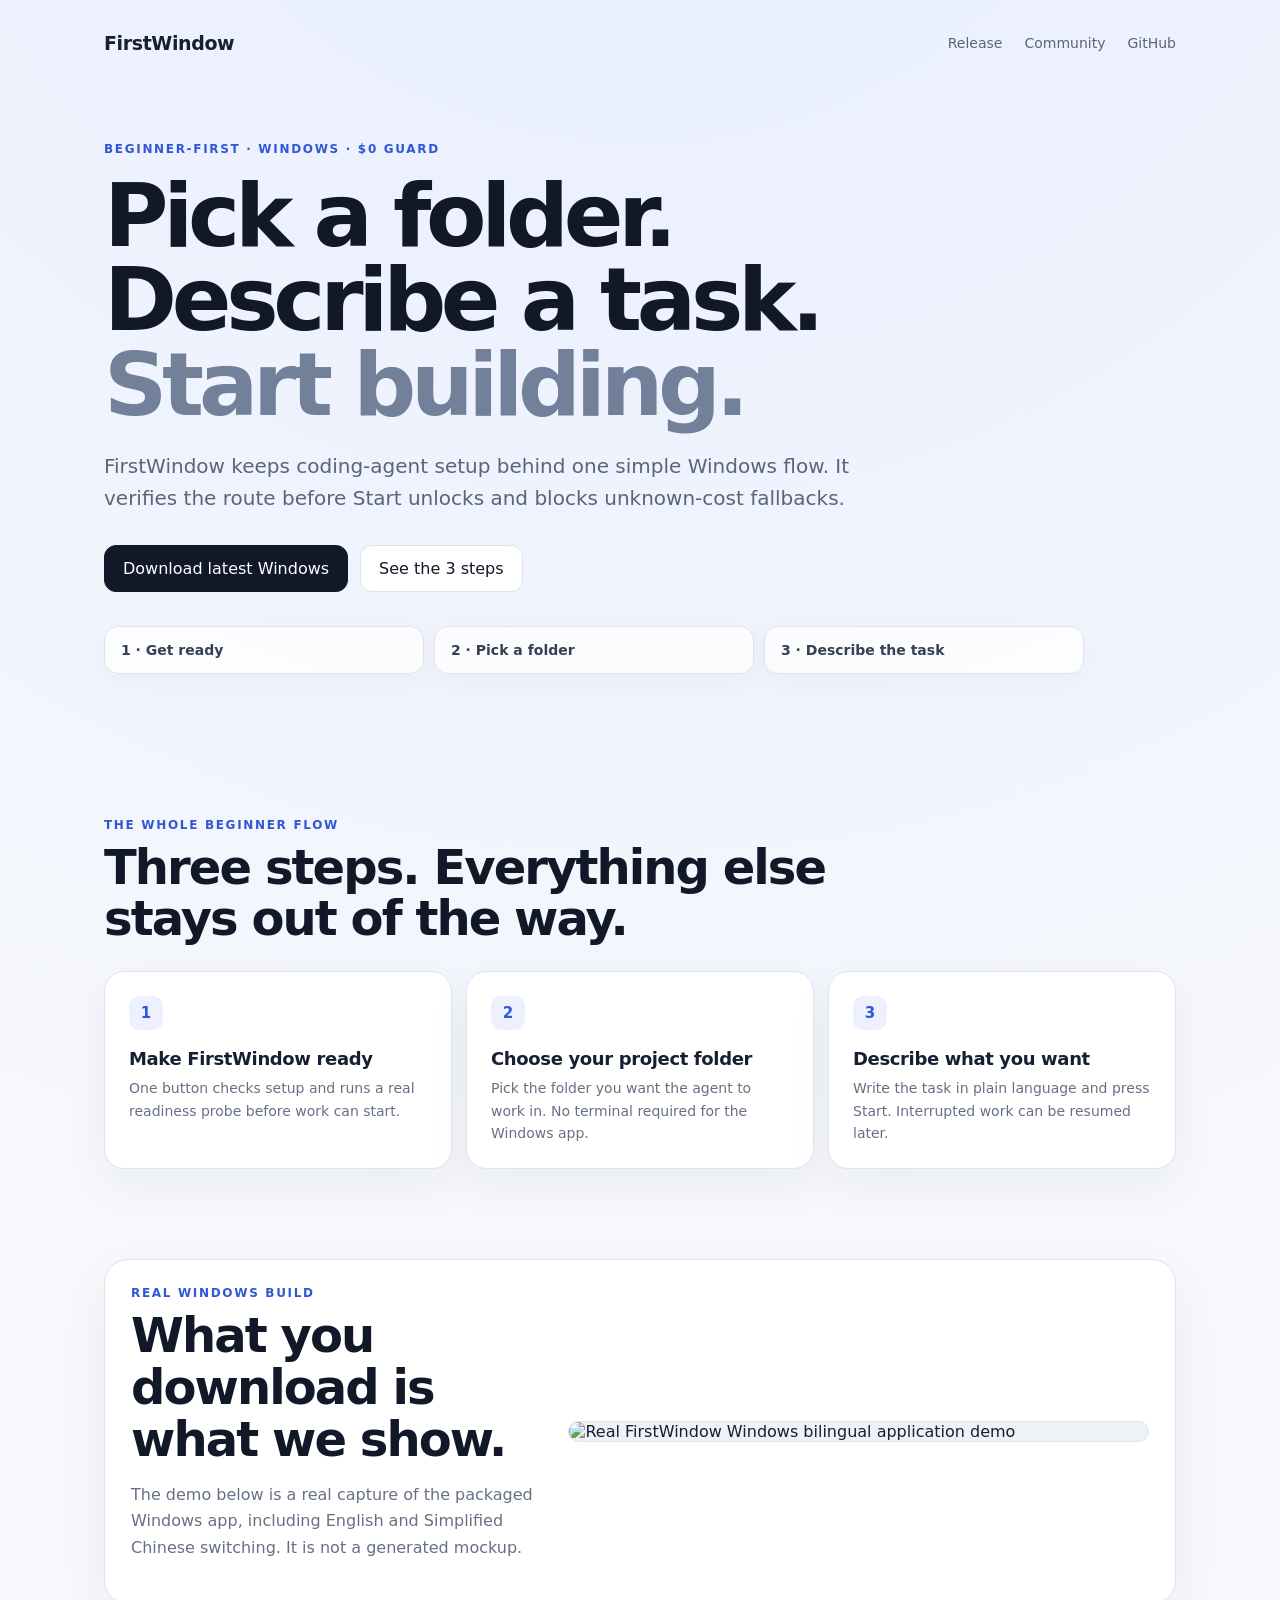
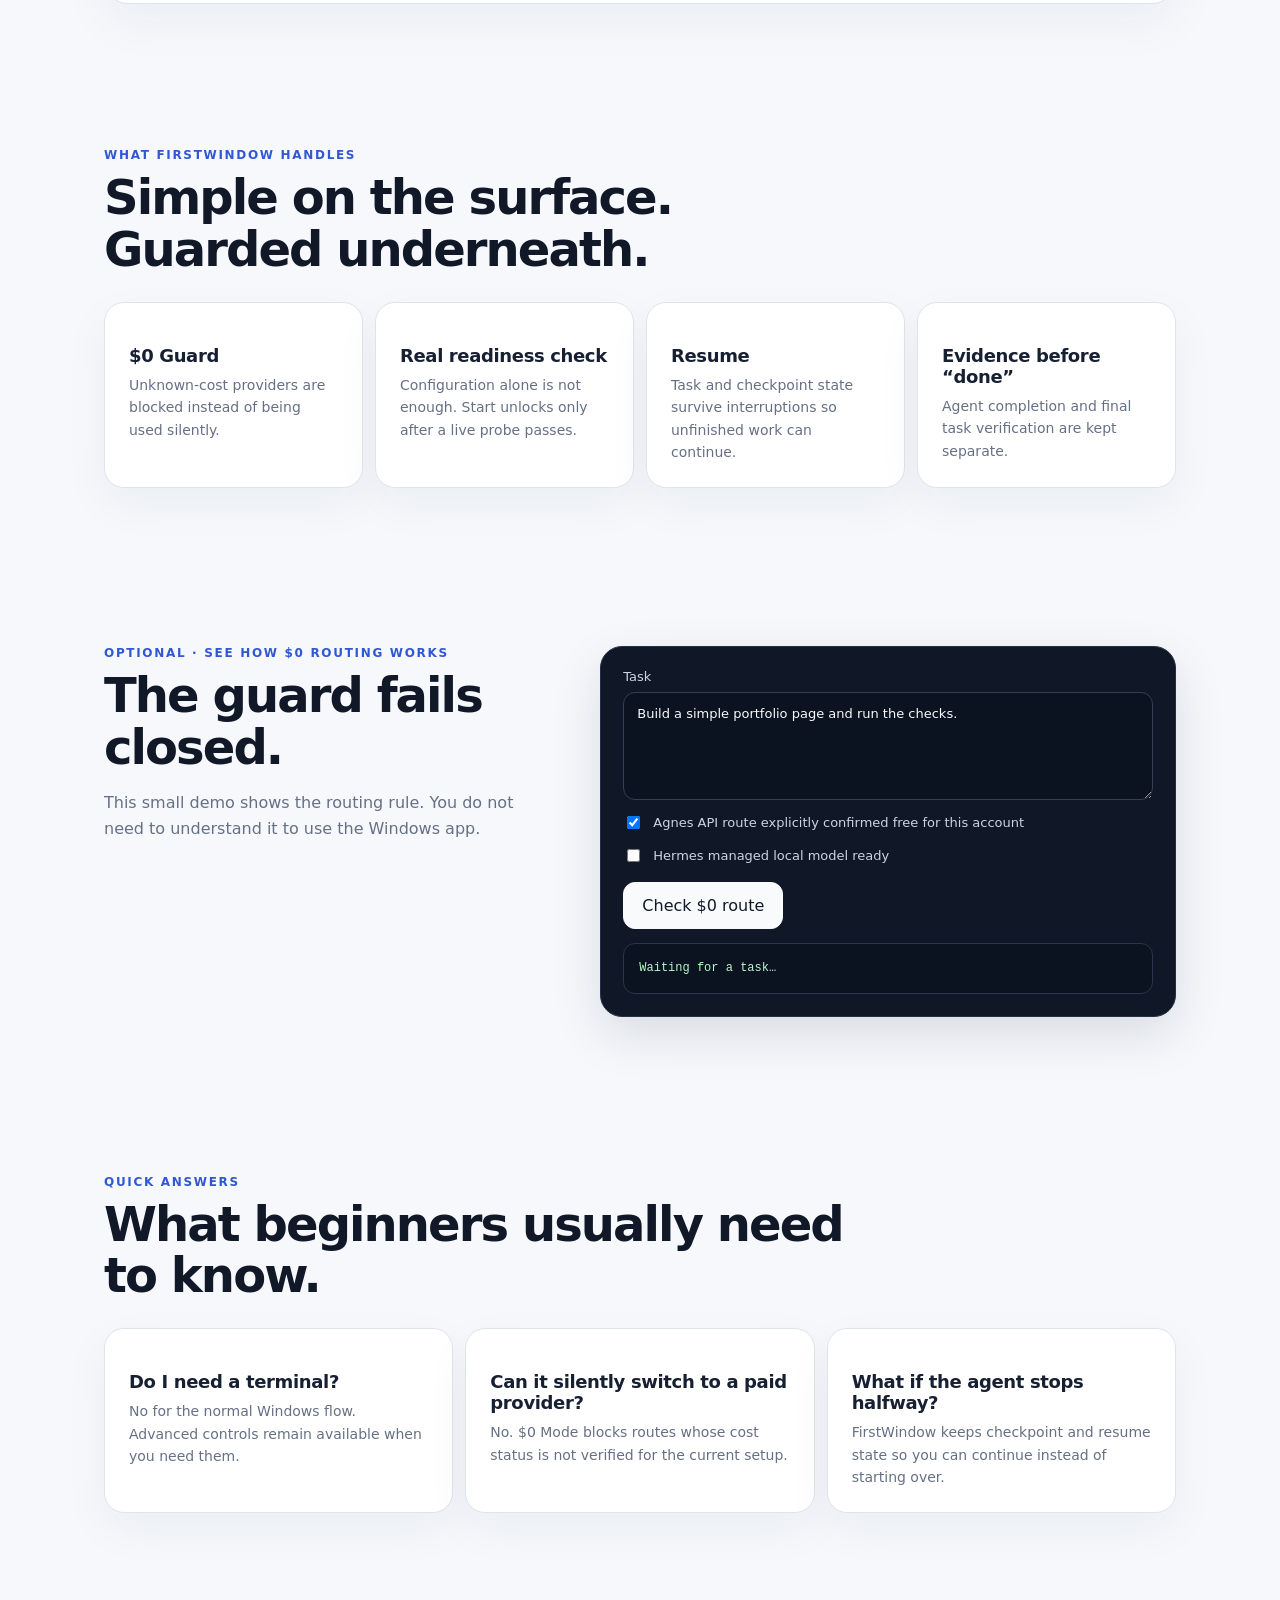
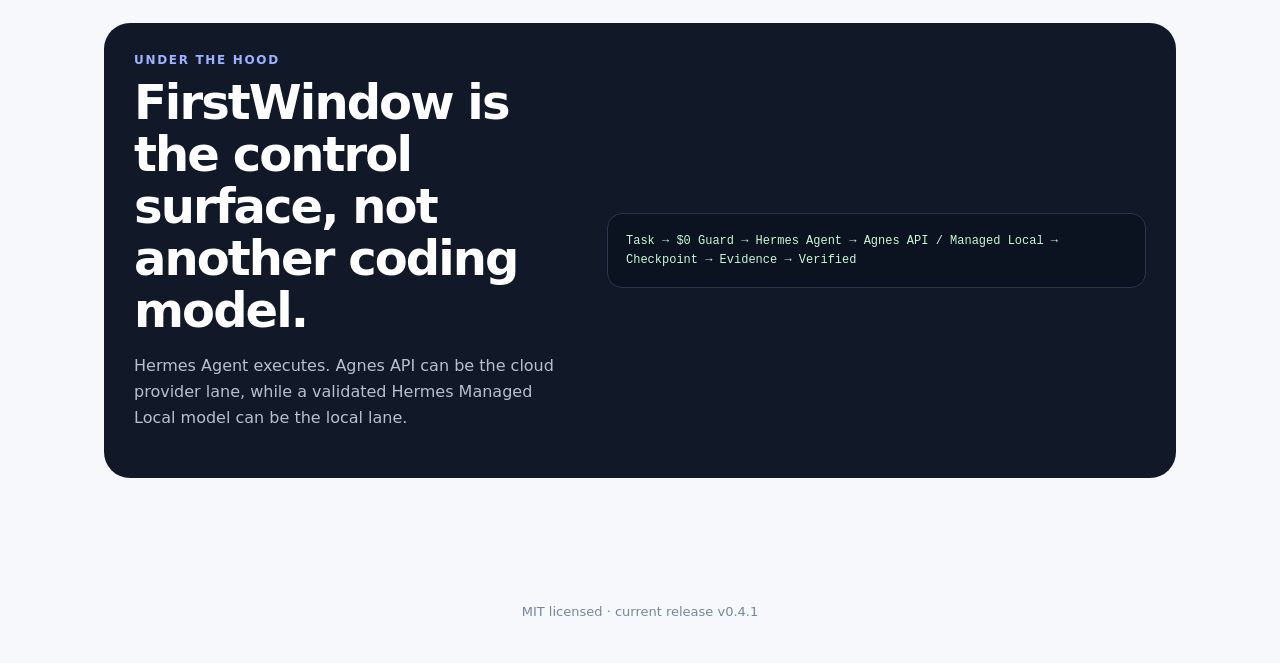
==== site/index.html @ 0c19f60c "Simplify FirstWindow beginner UX" ====
<!doctype html>
<html lang="en">
<head>
<meta charset="utf-8"><meta name="viewport" content="width=device-width,initial-scale=1">
<meta name="description" content="FirstWindow is a beginner-first Windows coding agent: get ready, pick a folder, describe the task, and start. Unknown-cost routes are blocked by default.">
<meta name="robots" content="index,follow">
<link rel="canonical" href="https://firstwindow-public.vercel.app/">
<meta property="og:type" content="website"><meta property="og:site_name" content="FirstWindow">
<meta property="og:title" content="FirstWindow — Your first coding agent for Windows">
<meta property="og:description" content="Three steps: get ready, pick a folder, describe the task. FirstWindow keeps the agent plumbing out of your way.">
<meta property="og:url" content="https://firstwindow-public.vercel.app/">
<meta property="og:image" content="https://raw.githubusercontent.com/wookzzz57-beep/first-window/main/docs/assets/firstwindow-startup.gif">
<meta property="og:image:alt" content="Real FirstWindow Windows app showing English and Simplified Chinese UI">
<meta name="twitter:card" content="summary_large_image"><meta name="twitter:title" content="FirstWindow — Your first coding agent for Windows">
<meta name="twitter:description" content="Three steps from setup to your first task, with a fail-closed $0 guard.">
<meta name="twitter:image" content="https://raw.githubusercontent.com/wookzzz57-beep/first-window/main/docs/assets/firstwindow-startup.gif">
<title>FirstWindow — Your first coding agent for Windows</title>
<script type="application/ld+json">
{"@context":"https://schema.org","@type":"SoftwareApplication","name":"FirstWindow","applicationCategory":"DeveloperApplication","operatingSystem":"Windows","softwareVersion":"0.4.1","url":"https://firstwindow-public.vercel.app/","downloadUrl":"https://github.com/wookzzz57-beep/first-window/releases/latest/download/FirstWindow-Windows-x64.exe","codeRepository":"https://github.com/wookzzz57-beep/first-window","license":"https://opensource.org/license/mit"}
</script>
<link rel="stylesheet" href="./styles.css">
</head>
<body><main>
<nav><a class="brand" href="#">FirstWindow</a><div><a href="https://github.com/wookzzz57-beep/first-window/releases/latest">Release</a><a href="https://github.com/wookzzz57-beep/first-window/discussions">Community</a><a href="https://github.com/wookzzz57-beep/first-window">GitHub</a></div></nav>
<section class="hero">
<div class="eyebrow">BEGINNER-FIRST · WINDOWS · $0 GUARD</div>
<h1>Pick a folder.<br>Describe a task.<br><span>Start building.</span></h1>
<p class="lead">FirstWindow keeps coding-agent setup behind one simple Windows flow. It verifies the route before Start unlocks and blocks unknown-cost fallbacks.</p><div class="actions"><a class="primary" href="https://github.com/wookzzz57-beep/first-window/releases/latest/download/FirstWindow-Windows-x64.exe">Download latest Windows</a><a class="secondary" href="#how">See the 3 steps</a></div>
<div class="three-line"><span>1 · Get ready</span><span>2 · Pick a folder</span><span>3 · Describe the task</span></div>
</section>

<section id="how" class="section">
<div class="section-head"><div class="eyebrow">THE WHOLE BEGINNER FLOW</div><h2>Three steps. Everything else stays out of the way.</h2></div>
<div class="steps">
<article><strong>1</strong><h3>Make FirstWindow ready</h3><p>One button checks setup and runs a real readiness probe before work can start.</p></article>
<article><strong>2</strong><h3>Choose your project folder</h3><p>Pick the folder you want the agent to work in. No terminal required for the Windows app.</p></article>
<article><strong>3</strong><h3>Describe what you want</h3><p>Write the task in plain language and press Start. Interrupted work can be resumed later.</p></article>
</div>
</section>

<section class="proof">
<div><div class="eyebrow">REAL WINDOWS BUILD</div><h2>What you download is what we show.</h2><p>The demo below is a real capture of the packaged Windows app, including English and Simplified Chinese switching. It is not a generated mockup.</p></div>
<a href="https://github.com/wookzzz57-beep/first-window/blob/main/docs/assets/firstwindow-startup.gif" target="_blank" rel="noreferrer"><img src="https://raw.githubusercontent.com/wookzzz57-beep/first-window/main/docs/assets/firstwindow-startup.gif" alt="Real FirstWindow Windows bilingual application demo"></a>
</section>

<section class="section">
<div class="section-head"><div class="eyebrow">WHAT FIRSTWINDOW HANDLES</div><h2>Simple on the surface. Guarded underneath.</h2></div>
<div class="grid">
<article><h3>$0 Guard</h3><p>Unknown-cost providers are blocked instead of being used silently.</p></article>
<article><h3>Real readiness check</h3><p>Configuration alone is not enough. Start unlocks only after a live probe passes.</p></article>
<article><h3>Resume</h3><p>Task and checkpoint state survive interruptions so unfinished work can continue.</p></article>
<article><h3>Evidence before “done”</h3><p>Agent completion and final task verification are kept separate.</p></article>
</div>
</section><section id="demo" class="demo">
<div><div class="eyebrow">OPTIONAL · SEE HOW $0 ROUTING WORKS</div><h2>The guard fails closed.</h2><p>This small demo shows the routing rule. You do not need to understand it to use the Windows app.</p></div>
<div class="panel"><label>Task<textarea id="task">Build a simple portfolio page and run the checks.</textarea></label>
<label class="check"><input id="agnes" type="checkbox" checked> Agnes API route explicitly confirmed free for this account</label>
<label class="check"><input id="hermes" type="checkbox"> Hermes managed local model ready</label>
<button id="route">Check $0 route</button><pre id="result">Waiting for a task…</pre></div>
</section>

<section class="faq">
<div class="section-head"><div class="eyebrow">QUICK ANSWERS</div><h2>What beginners usually need to know.</h2></div>
<div class="faq-grid">
<article><h3>Do I need a terminal?</h3><p>No for the normal Windows flow. Advanced controls remain available when you need them.</p></article>
<article><h3>Can it silently switch to a paid provider?</h3><p>No. $0 Mode blocks routes whose cost status is not verified for the current setup.</p></article>
<article><h3>What if the agent stops halfway?</h3><p>FirstWindow keeps checkpoint and resume state so you can continue instead of starting over.</p></article>
</div>
</section>

<section class="architecture"><div><div class="eyebrow">UNDER THE HOOD</div><h2>FirstWindow is the control surface, not another coding model.</h2><p>Hermes Agent executes. Agnes API can be the cloud provider lane, while a validated Hermes Managed Local model can be the local lane.</p></div>
<pre>Task → $0 Guard → Hermes Agent → Agnes API / Managed Local → Checkpoint → Evidence → Verified</pre></section>
</main><footer>MIT licensed · current release v0.4.1</footer><script src="./app.js"></script></body></html>
---- site/styles.css ----
:root{
  font-family:Inter,ui-sans-serif,system-ui,-apple-system,BlinkMacSystemFont,"Segoe UI",sans-serif;
  color:#172033;background:#f6f8fc;--ink:#111827;--muted:#667085;--line:#dfe4ec;
  --panel:#ffffff;--soft:#eef2f8;--accent:#3157d5;--accent-dark:#2345b8
}
*{box-sizing:border-box}html{scroll-behavior:smooth}body{margin:0;background:
  radial-gradient(circle at 50% -10%,#e7edff 0,#f6f8fc 38%,#f6f8fc 100%);min-height:100vh}
main{max-width:1120px;margin:auto;padding:24px}a{color:inherit;text-decoration:none}
nav{display:flex;justify-content:space-between;align-items:center;padding:8px 0 46px}
nav .brand{font-size:19px;font-weight:800;letter-spacing:-.02em}nav div{display:flex;gap:22px}
nav div a{font-size:14px;color:#596579}nav div a:hover{color:var(--ink)}
.hero{padding:42px 0 72px;max-width:980px}.eyebrow{font-size:12px;letter-spacing:.14em;
  font-weight:800;color:var(--accent);text-transform:uppercase}
.hero h1{font-size:clamp(48px,8vw,88px);line-height:.96;letter-spacing:-.06em;
  margin:18px 0 24px;color:var(--ink)}.hero h1 span{color:#72809a}
.lead{max-width:760px;font-size:20px;line-height:1.58;color:#596579;margin:0}
.actions{display:flex;gap:12px;margin-top:30px;flex-wrap:wrap}.actions a,button{border-radius:12px;
  padding:13px 18px;font-weight:750;font:inherit}.primary,button{background:var(--ink);color:#fff;border:1px solid var(--ink)}
.primary:hover,button:hover{background:#263247}.secondary{background:#fff;border:1px solid var(--line);color:var(--ink)}
.secondary:hover{border-color:#b8c2d2}.three-line{display:grid;grid-template-columns:repeat(3,1fr);gap:10px;margin-top:34px}
.three-line span{background:rgba(255,255,255,.78);border:1px solid var(--line);border-radius:14px;
  padding:15px 16px;font-size:14px;font-weight:700;color:#344054;box-shadow:0 8px 30px rgba(29,41,57,.04)}
.section{padding:72px 0}.section-head{max-width:760px;margin-bottom:26px}
.section h2,.proof h2,.demo h2,.faq h2,.architecture h2{font-size:clamp(32px,4vw,48px);
  line-height:1.08;letter-spacing:-.04em;margin:10px 0;color:var(--ink)}
.section-head p,.proof p,.demo p,.architecture p{color:var(--muted);line-height:1.65}
.steps{display:grid;grid-template-columns:repeat(3,1fr);gap:14px}.steps article,.grid article,.faq article{
  background:var(--panel);border:1px solid var(--line);border-radius:20px;padding:24px;
  box-shadow:0 16px 45px rgba(29,41,57,.05)}
.steps strong{display:grid;place-items:center;width:34px;height:34px;border-radius:10px;background:#edf1ff;
  color:var(--accent);font-size:15px}.steps h3,.grid h3,.faq h3{font-size:18px;letter-spacing:-.02em;margin:18px 0 8px}
.steps p,.grid p,.faq p{color:var(--muted);line-height:1.6;margin:0;font-size:14px}
.proof{margin:18px 0 72px;display:grid;grid-template-columns:.82fr 1.18fr;gap:34px;align-items:center;
  background:var(--panel);border:1px solid var(--line);border-radius:24px;padding:26px;
  box-shadow:0 18px 50px rgba(29,41,57,.05)}
.proof img{display:block;width:100%;height:auto;border-radius:16px;border:1px solid var(--line);background:#eef1f6}
.grid{display:grid;grid-template-columns:repeat(4,1fr);gap:12px}
.demo{display:grid;grid-template-columns:.88fr 1.12fr;gap:44px;align-items:start;padding:86px 0}
.panel{background:#101827;border:1px solid #243047;border-radius:22px;padding:22px;box-shadow:0 18px 50px rgba(16,24,39,.12)}
.panel label{display:grid;gap:8px;font-size:13px;color:#cbd5e1}.panel textarea{min-height:108px;resize:vertical;
  border:1px solid #334155;border-radius:12px;background:#0b1220;color:#f8fafc;padding:13px;font:inherit}
.panel .check{display:flex;align-items:flex-start;gap:10px;margin-top:14px;line-height:1.45}
.panel input{margin-top:2px}.panel button{margin-top:16px;background:#f8fafc;color:#111827;border-color:#f8fafc;cursor:pointer}
.panel pre{white-space:pre-wrap;overflow:auto;background:#0b1220;border:1px solid #29364e;border-radius:12px;
  padding:15px;color:#b9f8cc;line-height:1.55;margin:14px 0 0;font-size:12px}
.faq{padding:72px 0}.faq-grid{display:grid;grid-template-columns:repeat(3,1fr);gap:12px}
.architecture{margin:38px 0 80px;display:grid;grid-template-columns:.9fr 1.1fr;gap:32px;align-items:center;
  background:#111827;color:#fff;border-radius:26px;padding:30px}
.architecture h2{color:#fff}.architecture .eyebrow{color:#9fb2ff}.architecture p{color:#b6c0d0}
.architecture pre{white-space:pre-wrap;overflow:auto;background:#0b1220;border:1px solid #29364e;
  border-radius:15px;padding:18px;color:#c8f8d7;line-height:1.55;font-size:12px}
footer{text-align:center;color:#7a8699;padding:22px 0 44px;font-size:13px}
@media(max-width:820px){main{padding:18px}.hero{padding-top:26px}.steps,.faq-grid{grid-template-columns:1fr}
  .grid{grid-template-columns:1fr 1fr}.proof,.demo,.architecture{grid-template-columns:1fr}.demo{padding:68px 0}
  .proof{margin-bottom:54px}.architecture{padding:24px}.three-line{grid-template-columns:1fr}}
@media(max-width:560px){nav{align-items:flex-start;padding-bottom:28px}nav div{gap:12px;flex-wrap:wrap;justify-content:flex-end}
  nav div a{font-size:12px}.hero h1{font-size:46px}.lead{font-size:17px}.actions a{width:100%;text-align:center}
  .grid{grid-template-columns:1fr}.section{padding:54px 0}.proof{padding:18px}.demo{gap:24px}}
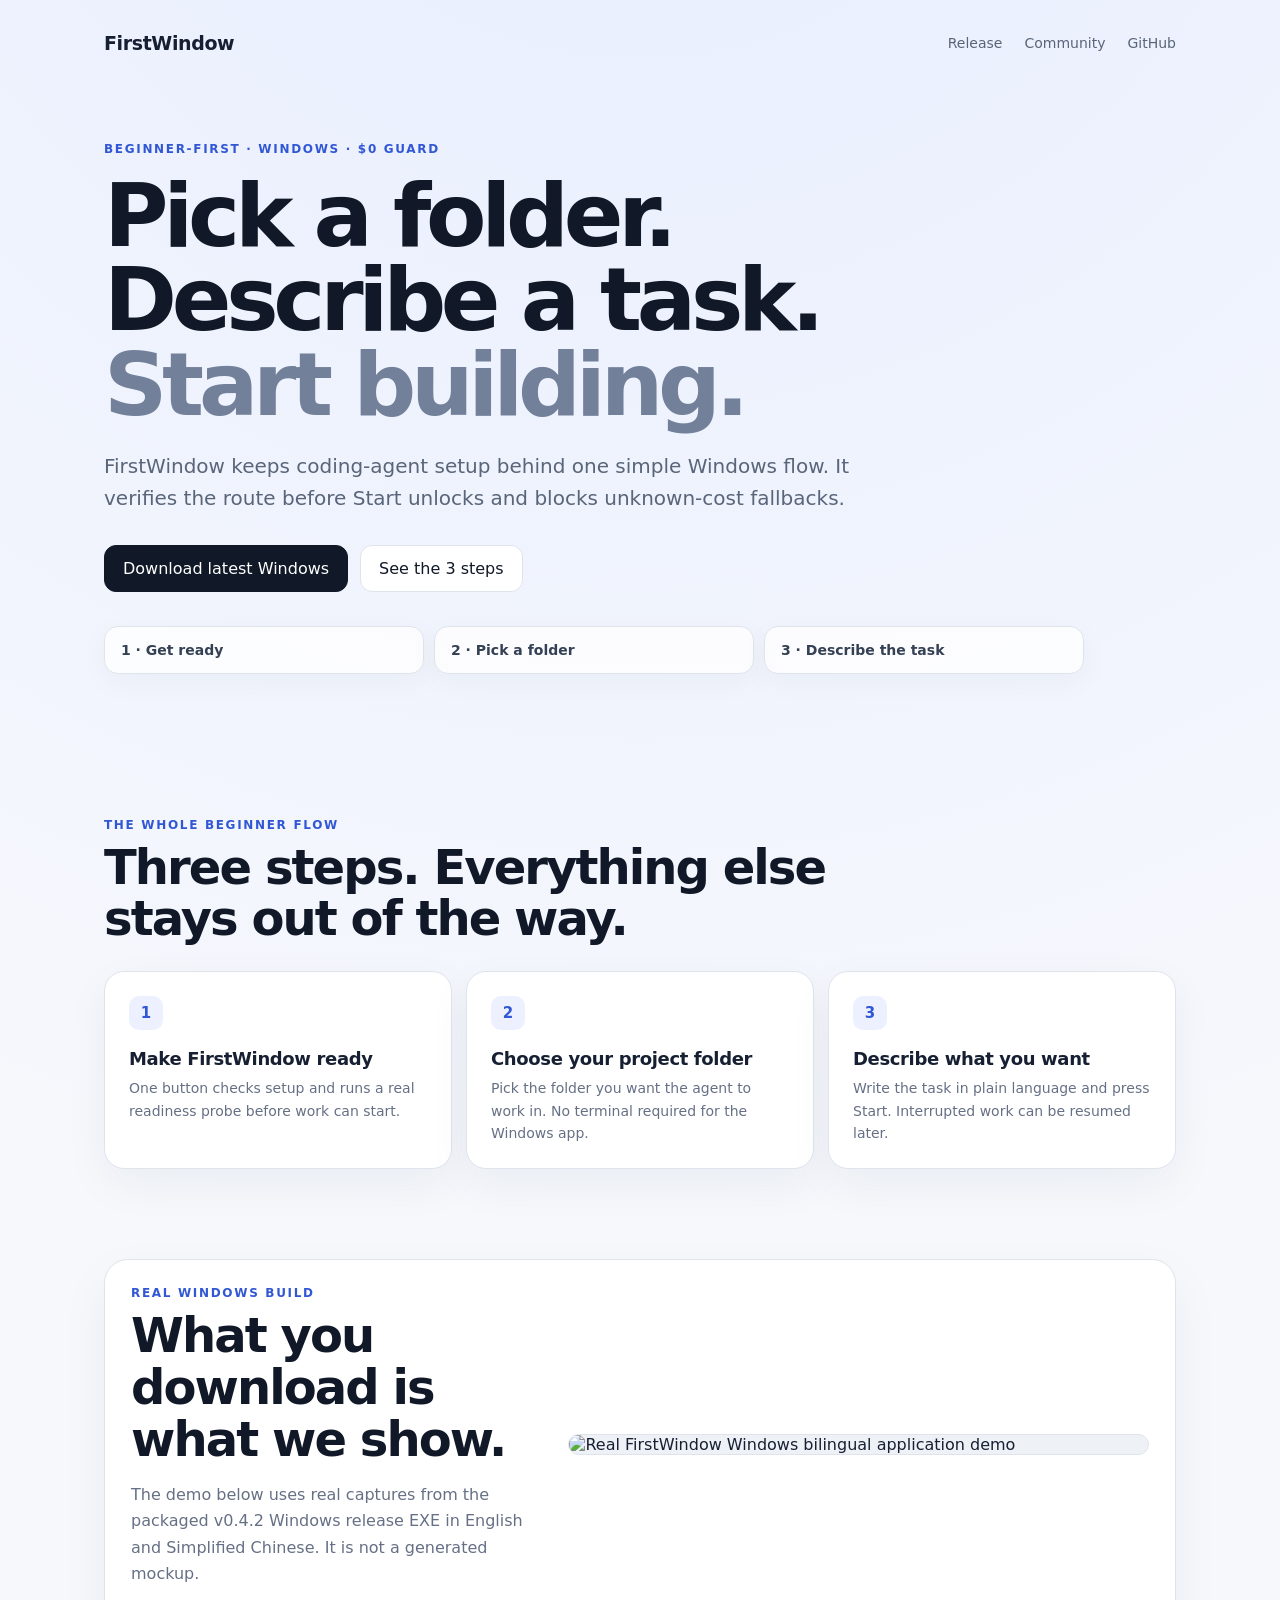
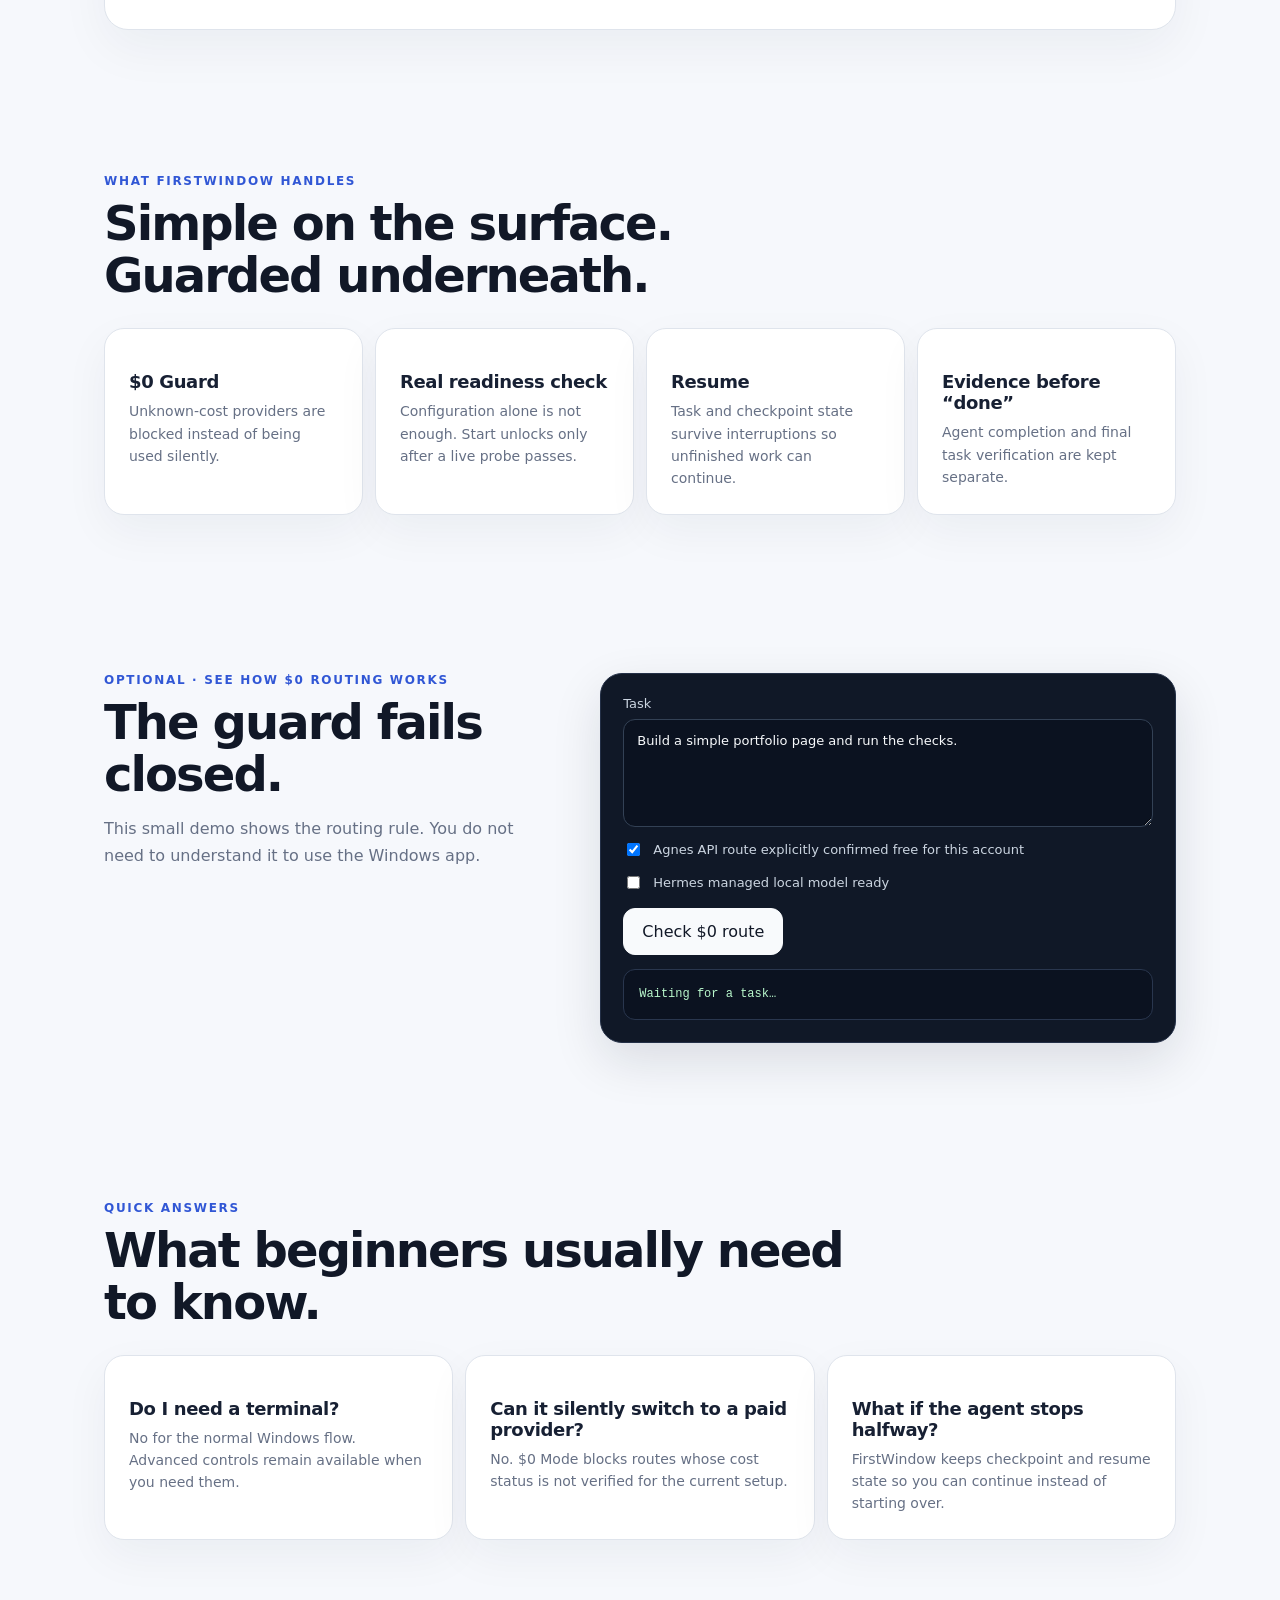
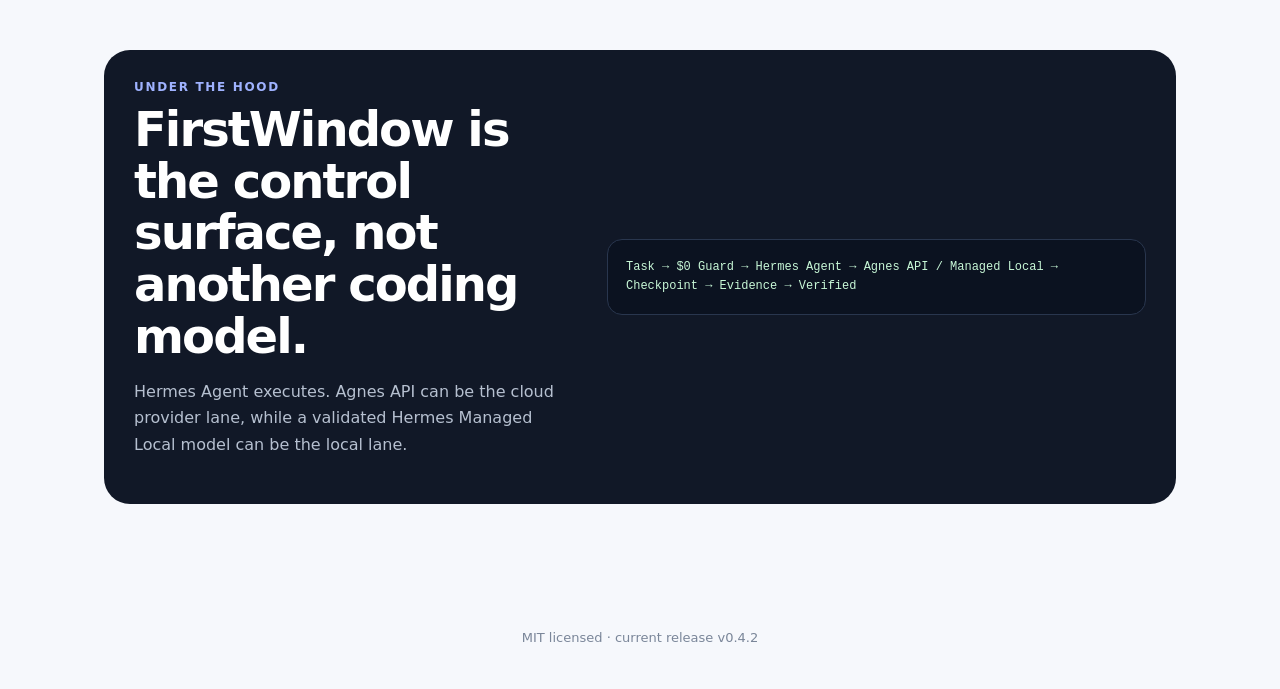
==== commit a0752981: "Update public site to v0.4.2 release truth" ====
--- a/site/index.html
+++ b/site/index.html
@@ -16,7 +16,7 @@
 <meta name="twitter:image" content="https://raw.githubusercontent.com/wookzzz57-beep/first-window/main/docs/assets/firstwindow-startup.gif">
 <title>FirstWindow — Your first coding agent for Windows</title>
 <script type="application/ld+json">
-{"@context":"https://schema.org","@type":"SoftwareApplication","name":"FirstWindow","applicationCategory":"DeveloperApplication","operatingSystem":"Windows","softwareVersion":"0.4.1","url":"https://firstwindow-public.vercel.app/","downloadUrl":"https://github.com/wookzzz57-beep/first-window/releases/latest/download/FirstWindow-Windows-x64.exe","codeRepository":"https://github.com/wookzzz57-beep/first-window","license":"https://opensource.org/license/mit"}
+{"@context":"https://schema.org","@type":"SoftwareApplication","name":"FirstWindow","applicationCategory":"DeveloperApplication","operatingSystem":"Windows","softwareVersion":"0.4.2","url":"https://firstwindow-public.vercel.app/","downloadUrl":"https://github.com/wookzzz57-beep/first-window/releases/latest/download/FirstWindow-Windows-x64.exe","codeRepository":"https://github.com/wookzzz57-beep/first-window","license":"https://opensource.org/license/mit"}
 </script>
 <link rel="stylesheet" href="./styles.css">
 </head>
@@ -39,7 +39,7 @@
 </section>
 
 <section class="proof">
-<div><div class="eyebrow">REAL WINDOWS BUILD</div><h2>What you download is what we show.</h2><p>The demo below is a real capture of the packaged Windows app, including English and Simplified Chinese switching. It is not a generated mockup.</p></div>
+<div><div class="eyebrow">REAL WINDOWS BUILD</div><h2>What you download is what we show.</h2><p>The demo below uses real captures from the packaged v0.4.2 Windows release EXE in English and Simplified Chinese. It is not a generated mockup.</p></div>
 <a href="https://github.com/wookzzz57-beep/first-window/blob/main/docs/assets/firstwindow-startup.gif" target="_blank" rel="noreferrer"><img src="https://raw.githubusercontent.com/wookzzz57-beep/first-window/main/docs/assets/firstwindow-startup.gif" alt="Real FirstWindow Windows bilingual application demo"></a>
 </section>
 
@@ -70,4 +70,4 @@
 
 <section class="architecture"><div><div class="eyebrow">UNDER THE HOOD</div><h2>FirstWindow is the control surface, not another coding model.</h2><p>Hermes Agent executes. Agnes API can be the cloud provider lane, while a validated Hermes Managed Local model can be the local lane.</p></div>
 <pre>Task → $0 Guard → Hermes Agent → Agnes API / Managed Local → Checkpoint → Evidence → Verified</pre></section>
-</main><footer>MIT licensed · current release v0.4.1</footer><script src="./app.js"></script></body></html>
+</main><footer>MIT licensed · current release v0.4.2</footer><script src="./app.js"></script></body></html>
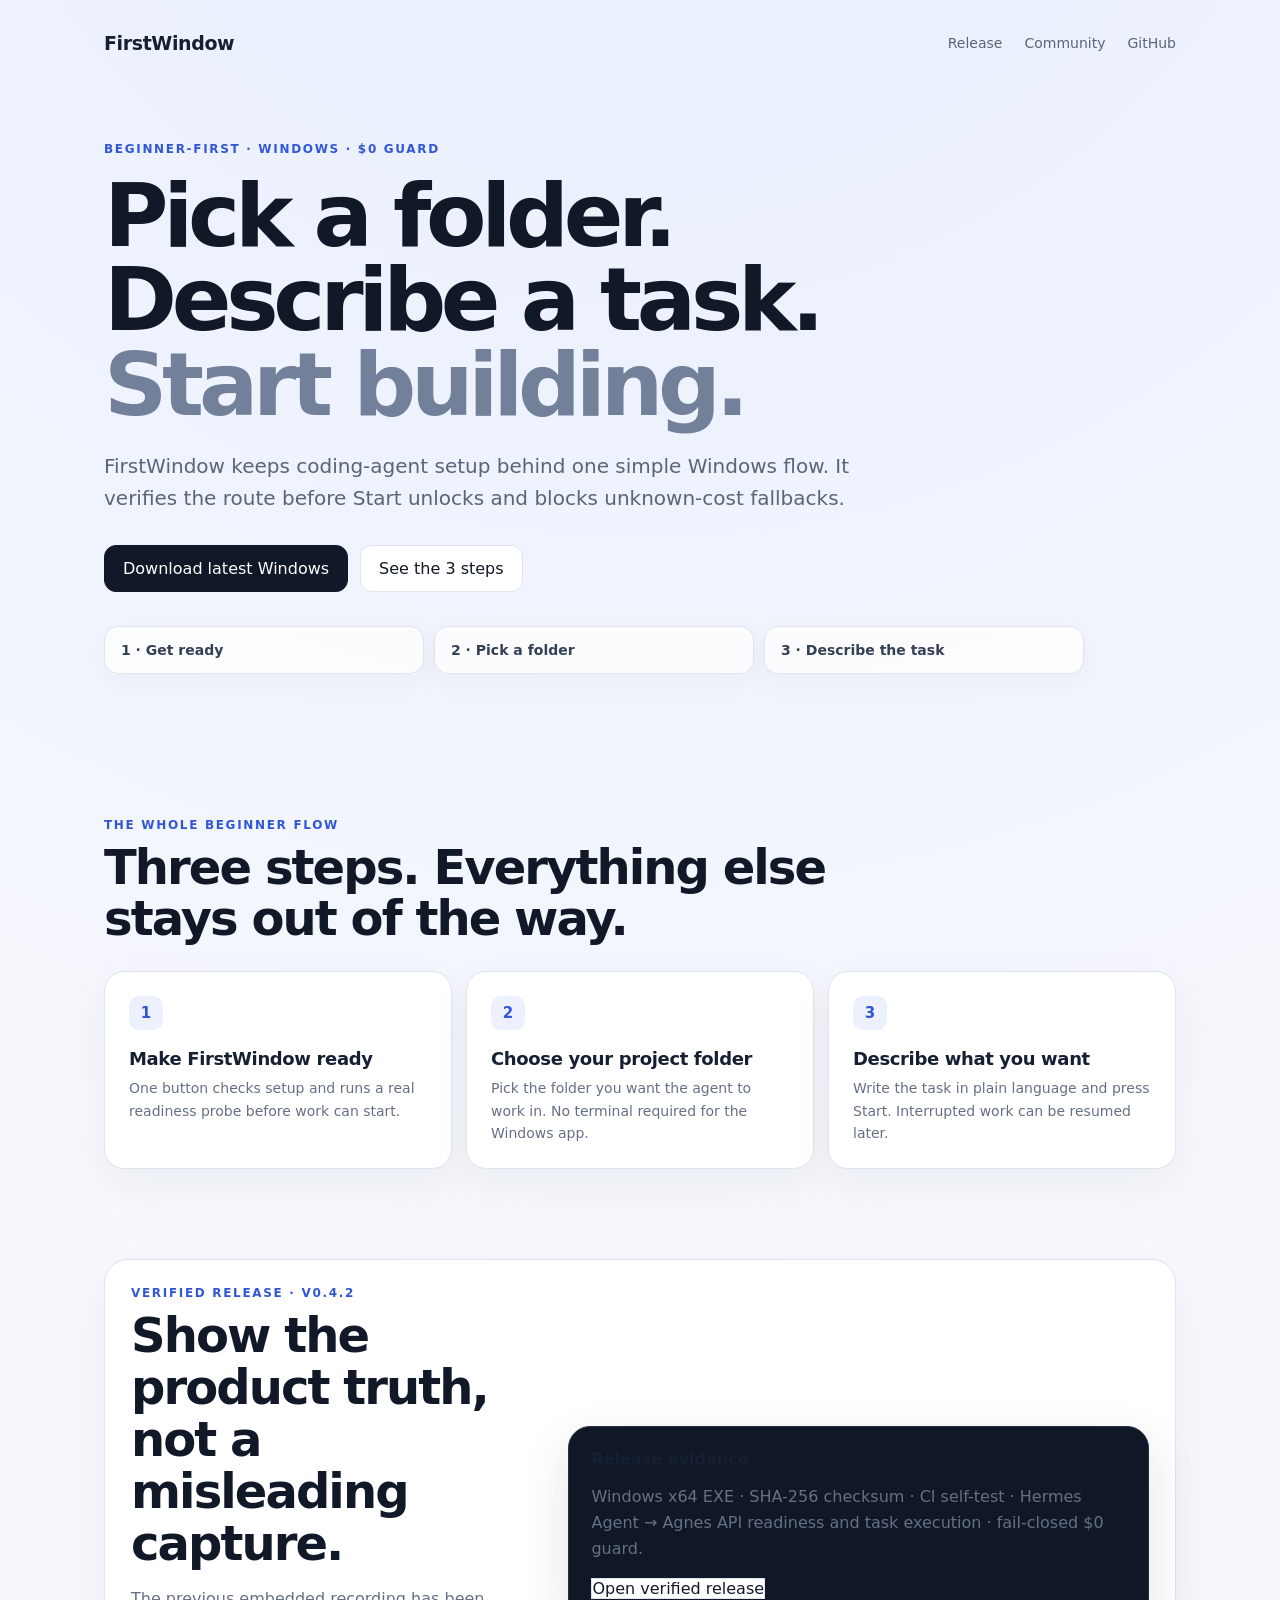
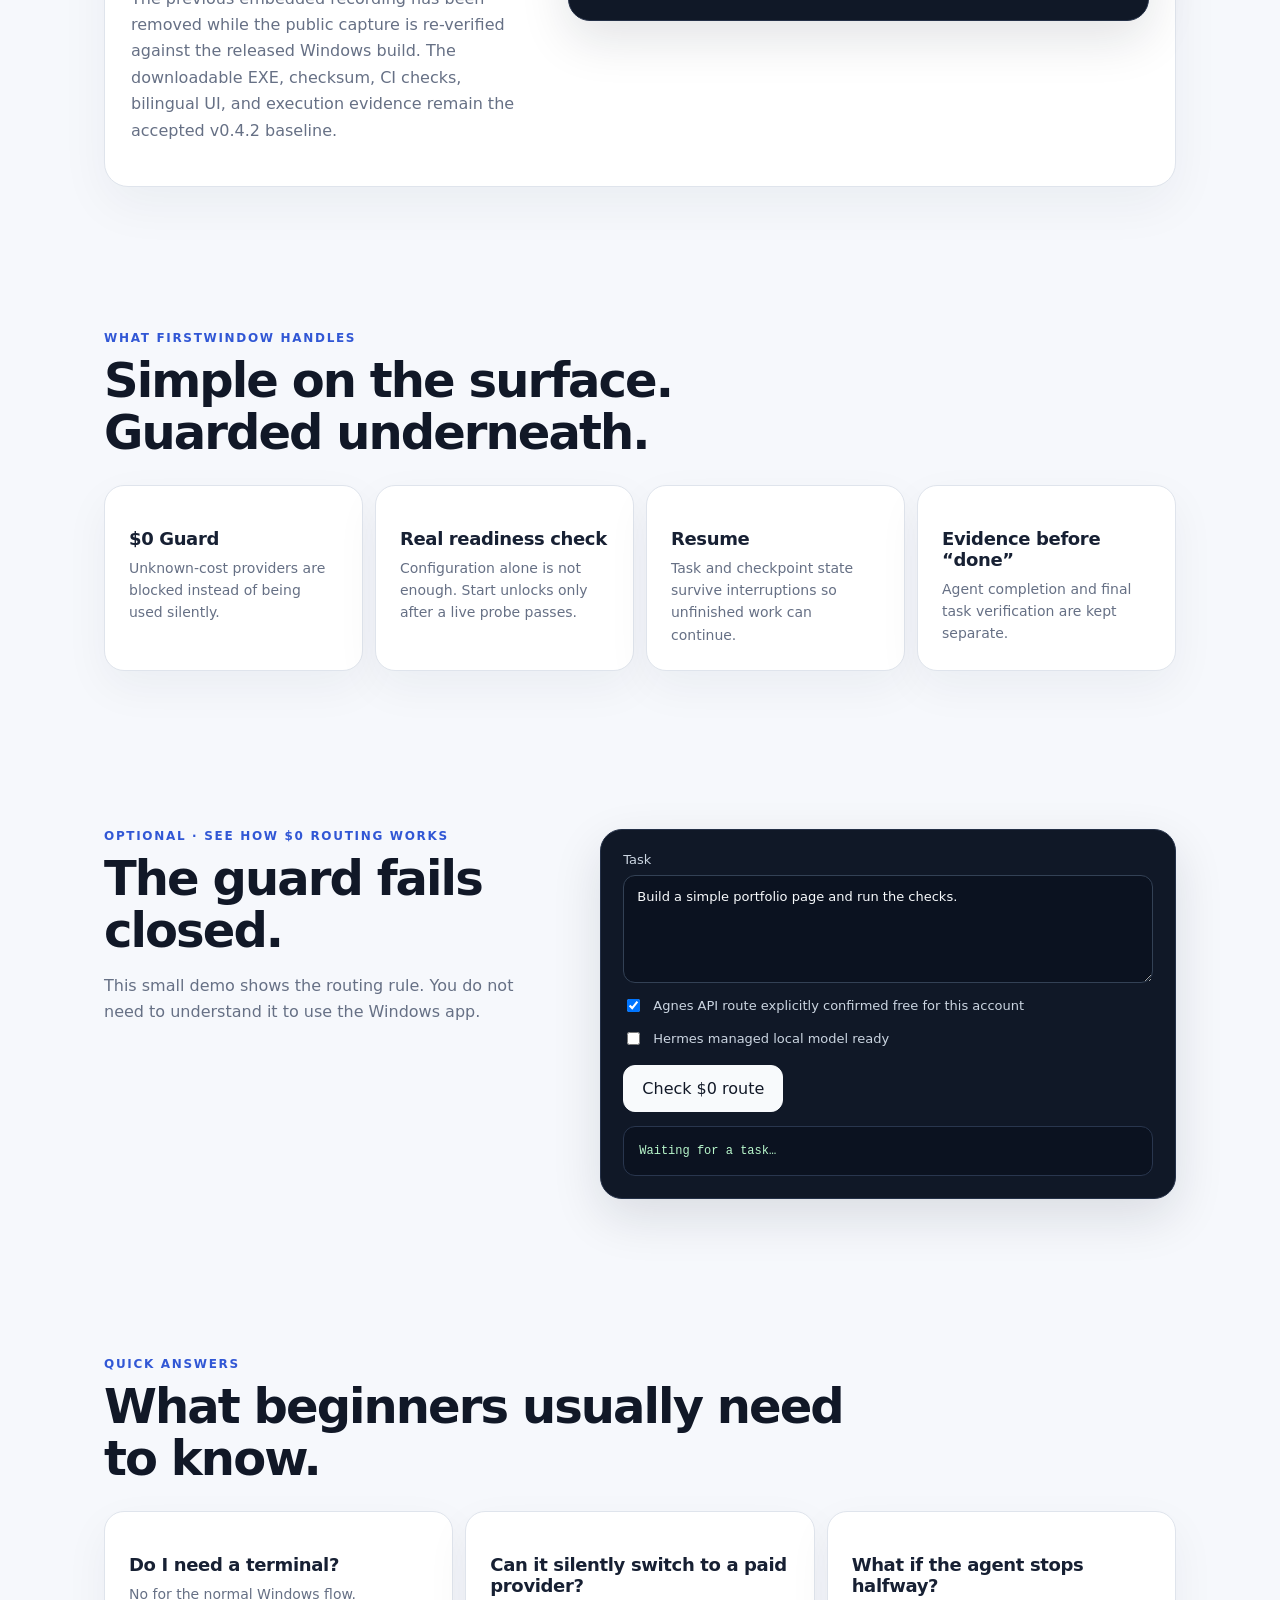
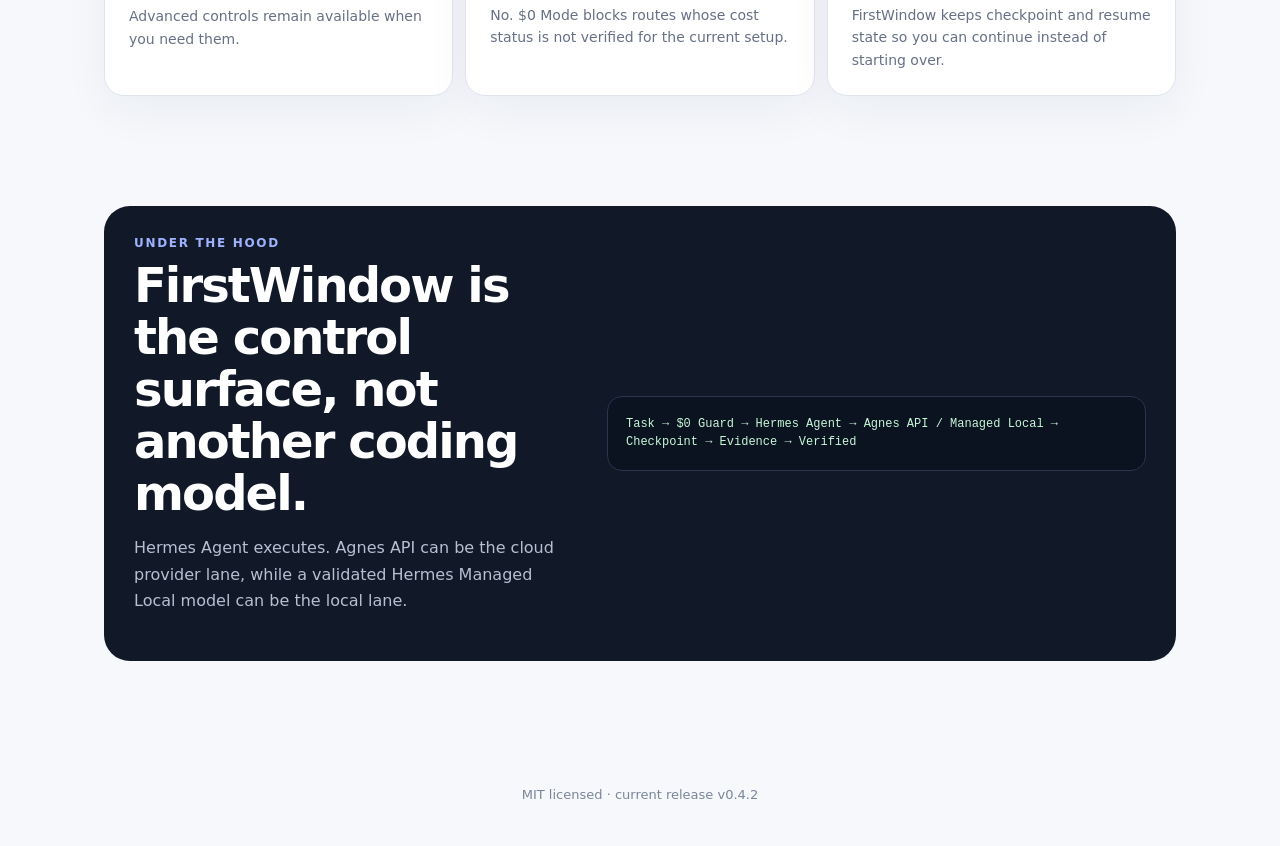
==== commit 629a846e: "docs: remove unverified capture from public site" ====
--- a/site/index.html
+++ b/site/index.html
@@ -9,11 +9,8 @@
 <meta property="og:title" content="FirstWindow — Your first coding agent for Windows">
 <meta property="og:description" content="Three steps: get ready, pick a folder, describe the task. FirstWindow keeps the agent plumbing out of your way.">
 <meta property="og:url" content="https://firstwindow-public.vercel.app/">
-<meta property="og:image" content="https://raw.githubusercontent.com/wookzzz57-beep/first-window/main/docs/assets/firstwindow-startup.gif">
-<meta property="og:image:alt" content="Real FirstWindow Windows app showing English and Simplified Chinese UI">
 <meta name="twitter:card" content="summary_large_image"><meta name="twitter:title" content="FirstWindow — Your first coding agent for Windows">
 <meta name="twitter:description" content="Three steps from setup to your first task, with a fail-closed $0 guard.">
-<meta name="twitter:image" content="https://raw.githubusercontent.com/wookzzz57-beep/first-window/main/docs/assets/firstwindow-startup.gif">
 <title>FirstWindow — Your first coding agent for Windows</title>
 <script type="application/ld+json">
 {"@context":"https://schema.org","@type":"SoftwareApplication","name":"FirstWindow","applicationCategory":"DeveloperApplication","operatingSystem":"Windows","softwareVersion":"0.4.2","url":"https://firstwindow-public.vercel.app/","downloadUrl":"https://github.com/wookzzz57-beep/first-window/releases/latest/download/FirstWindow-Windows-x64.exe","codeRepository":"https://github.com/wookzzz57-beep/first-window","license":"https://opensource.org/license/mit"}
@@ -39,8 +36,8 @@
 </section>
 
 <section class="proof">
-<div><div class="eyebrow">REAL WINDOWS BUILD</div><h2>What you download is what we show.</h2><p>The demo below uses real captures from the packaged v0.4.2 Windows release EXE in English and Simplified Chinese. It is not a generated mockup.</p></div>
-<a href="https://github.com/wookzzz57-beep/first-window/blob/main/docs/assets/firstwindow-startup.gif" target="_blank" rel="noreferrer"><img src="https://raw.githubusercontent.com/wookzzz57-beep/first-window/main/docs/assets/firstwindow-startup.gif" alt="Real FirstWindow Windows bilingual application demo"></a>
+<div><div class="eyebrow">VERIFIED RELEASE · v0.4.2</div><h2>Show the product truth, not a misleading capture.</h2><p>The previous embedded recording has been removed while the public capture is re-verified against the released Windows build. The downloadable EXE, checksum, CI checks, bilingual UI, and execution evidence remain the accepted v0.4.2 baseline.</p></div>
+<div class="panel"><strong>Release evidence</strong><p>Windows x64 EXE · SHA-256 checksum · CI self-test · Hermes Agent → Agnes API readiness and task execution · fail-closed $0 guard.</p><a class="secondary" href="https://github.com/wookzzz57-beep/first-window/releases/latest">Open verified release</a></div>
 </section>
 
 <section class="section">
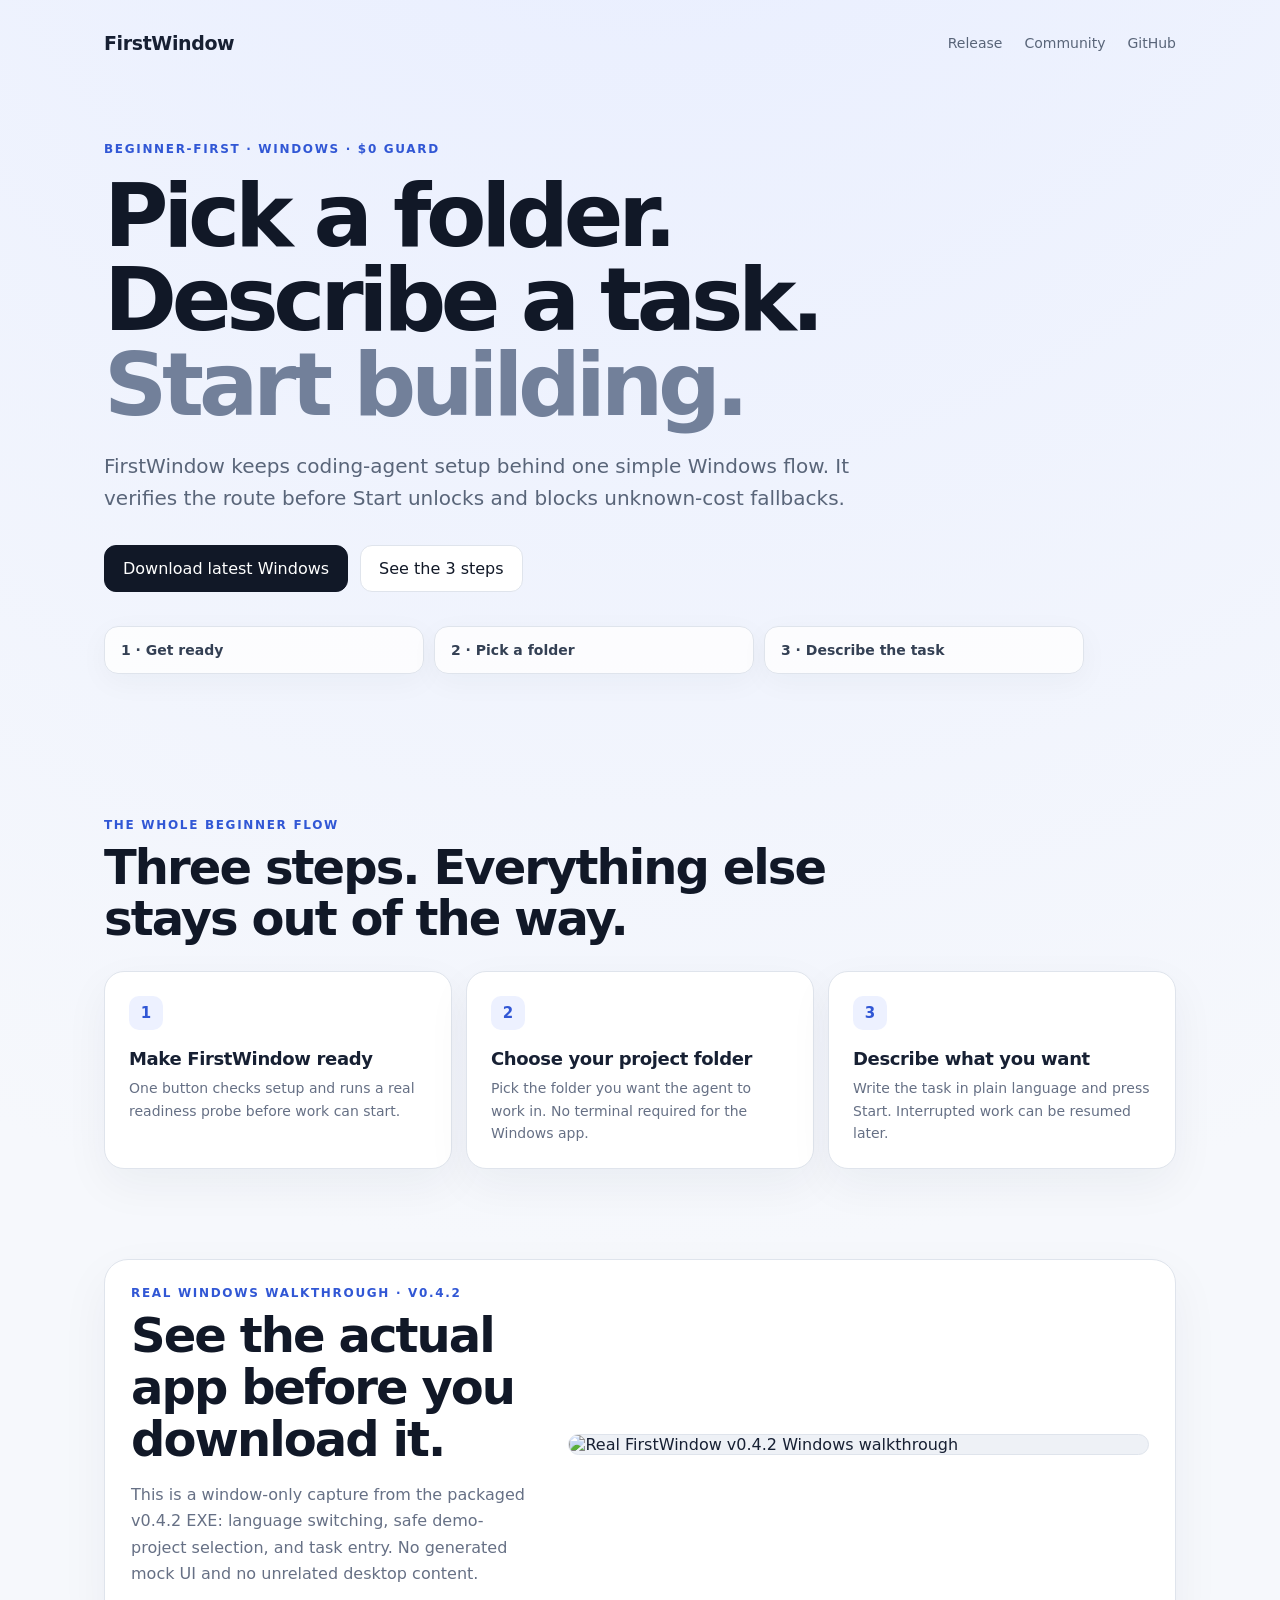
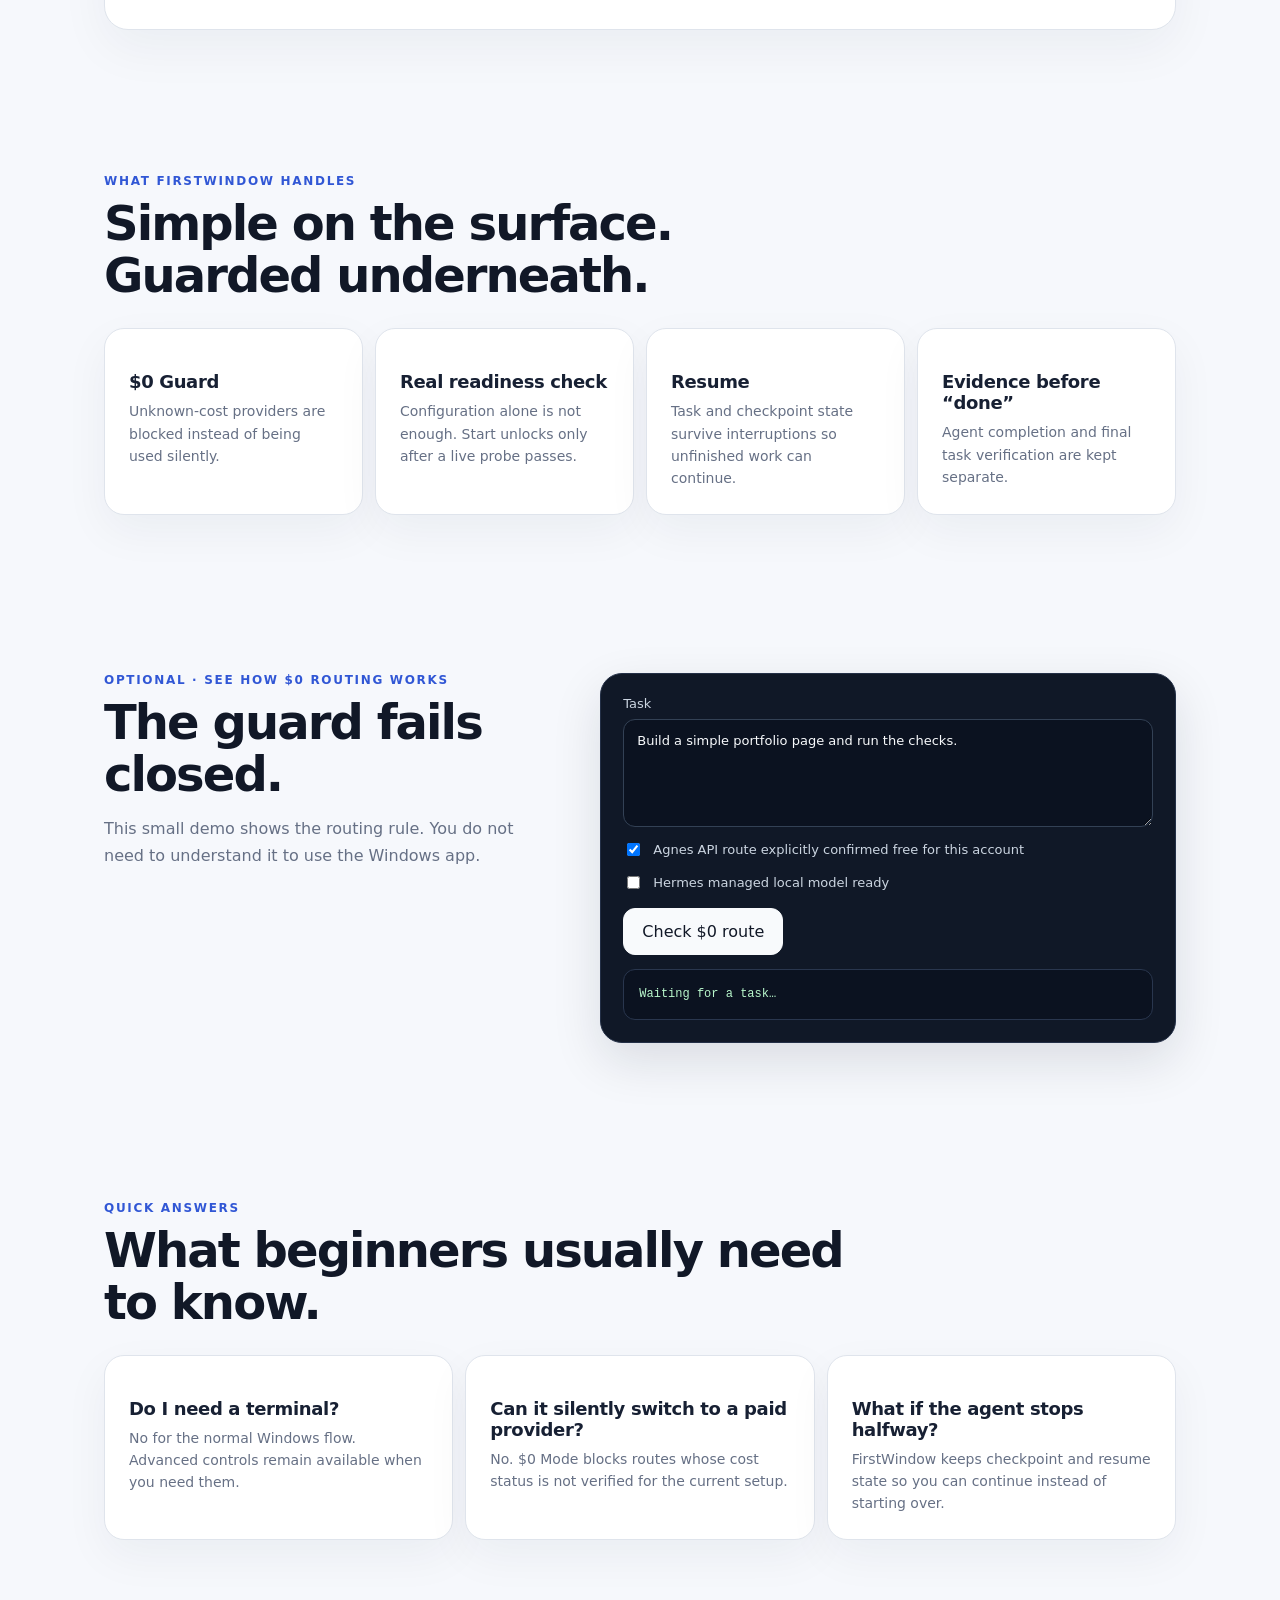
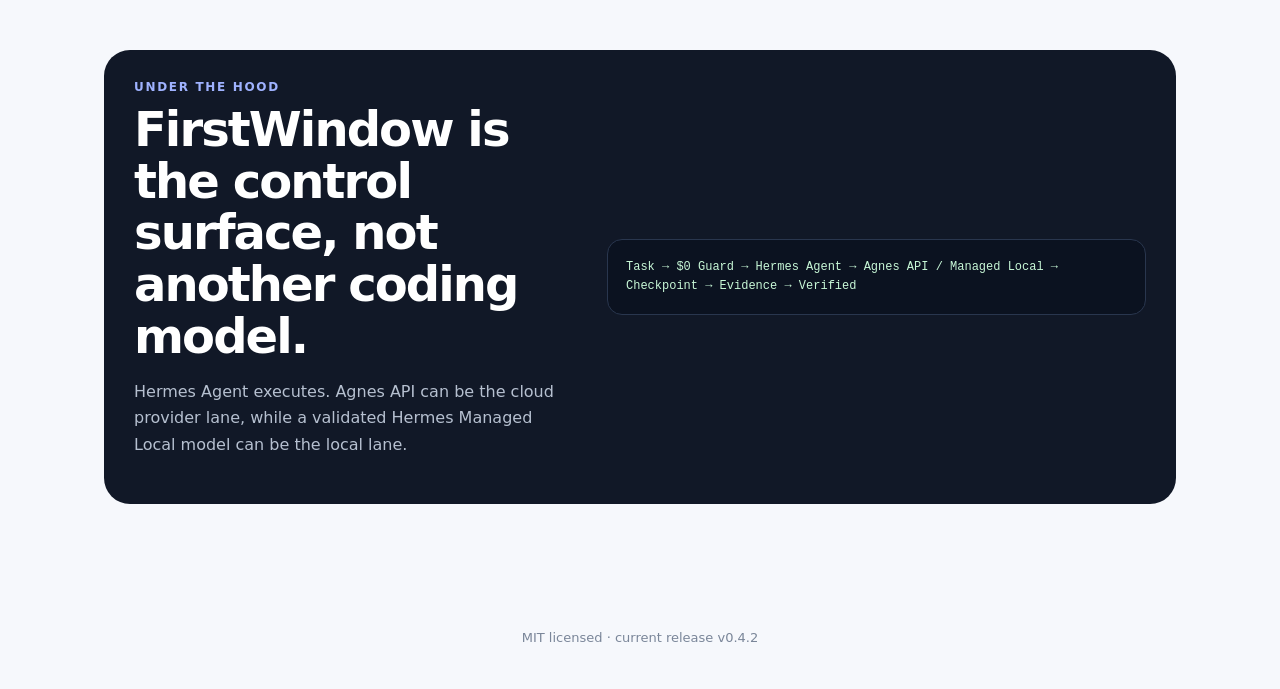
==== commit 767fbf9c: "docs: add verified v0.4.2 Windows walkthrough" ====
--- a/site/index.html
+++ b/site/index.html
@@ -9,8 +9,11 @@
 <meta property="og:title" content="FirstWindow — Your first coding agent for Windows">
 <meta property="og:description" content="Three steps: get ready, pick a folder, describe the task. FirstWindow keeps the agent plumbing out of your way.">
 <meta property="og:url" content="https://firstwindow-public.vercel.app/">
+<meta property="og:image" content="https://raw.githubusercontent.com/wookzzz57-beep/first-window/main/docs/assets/firstwindow-window.png?v=real-v042-20260920">
+<meta property="og:image:alt" content="FirstWindow v0.4.2 real Windows application walkthrough">
 <meta name="twitter:card" content="summary_large_image"><meta name="twitter:title" content="FirstWindow — Your first coding agent for Windows">
 <meta name="twitter:description" content="Three steps from setup to your first task, with a fail-closed $0 guard.">
+<meta name="twitter:image" content="https://raw.githubusercontent.com/wookzzz57-beep/first-window/main/docs/assets/firstwindow-window.png?v=real-v042-20260920">
 <title>FirstWindow — Your first coding agent for Windows</title>
 <script type="application/ld+json">
 {"@context":"https://schema.org","@type":"SoftwareApplication","name":"FirstWindow","applicationCategory":"DeveloperApplication","operatingSystem":"Windows","softwareVersion":"0.4.2","url":"https://firstwindow-public.vercel.app/","downloadUrl":"https://github.com/wookzzz57-beep/first-window/releases/latest/download/FirstWindow-Windows-x64.exe","codeRepository":"https://github.com/wookzzz57-beep/first-window","license":"https://opensource.org/license/mit"}
@@ -36,8 +39,8 @@
 </section>
 
 <section class="proof">
-<div><div class="eyebrow">VERIFIED RELEASE · v0.4.2</div><h2>Show the product truth, not a misleading capture.</h2><p>The previous embedded recording has been removed while the public capture is re-verified against the released Windows build. The downloadable EXE, checksum, CI checks, bilingual UI, and execution evidence remain the accepted v0.4.2 baseline.</p></div>
-<div class="panel"><strong>Release evidence</strong><p>Windows x64 EXE · SHA-256 checksum · CI self-test · Hermes Agent → Agnes API readiness and task execution · fail-closed $0 guard.</p><a class="secondary" href="https://github.com/wookzzz57-beep/first-window/releases/latest">Open verified release</a></div>
+<div><div class="eyebrow">REAL WINDOWS WALKTHROUGH · v0.4.2</div><h2>See the actual app before you download it.</h2><p>This is a window-only capture from the packaged v0.4.2 EXE: language switching, safe demo-project selection, and task entry. No generated mock UI and no unrelated desktop content.</p></div>
+<a href="https://github.com/wookzzz57-beep/first-window/blob/main/docs/assets/firstwindow-startup.gif" target="_blank" rel="noreferrer"><img src="https://raw.githubusercontent.com/wookzzz57-beep/first-window/main/docs/assets/firstwindow-startup.gif?v=real-v042-20260920" alt="Real FirstWindow v0.4.2 Windows walkthrough"></a>
 </section>
 
 <section class="section">
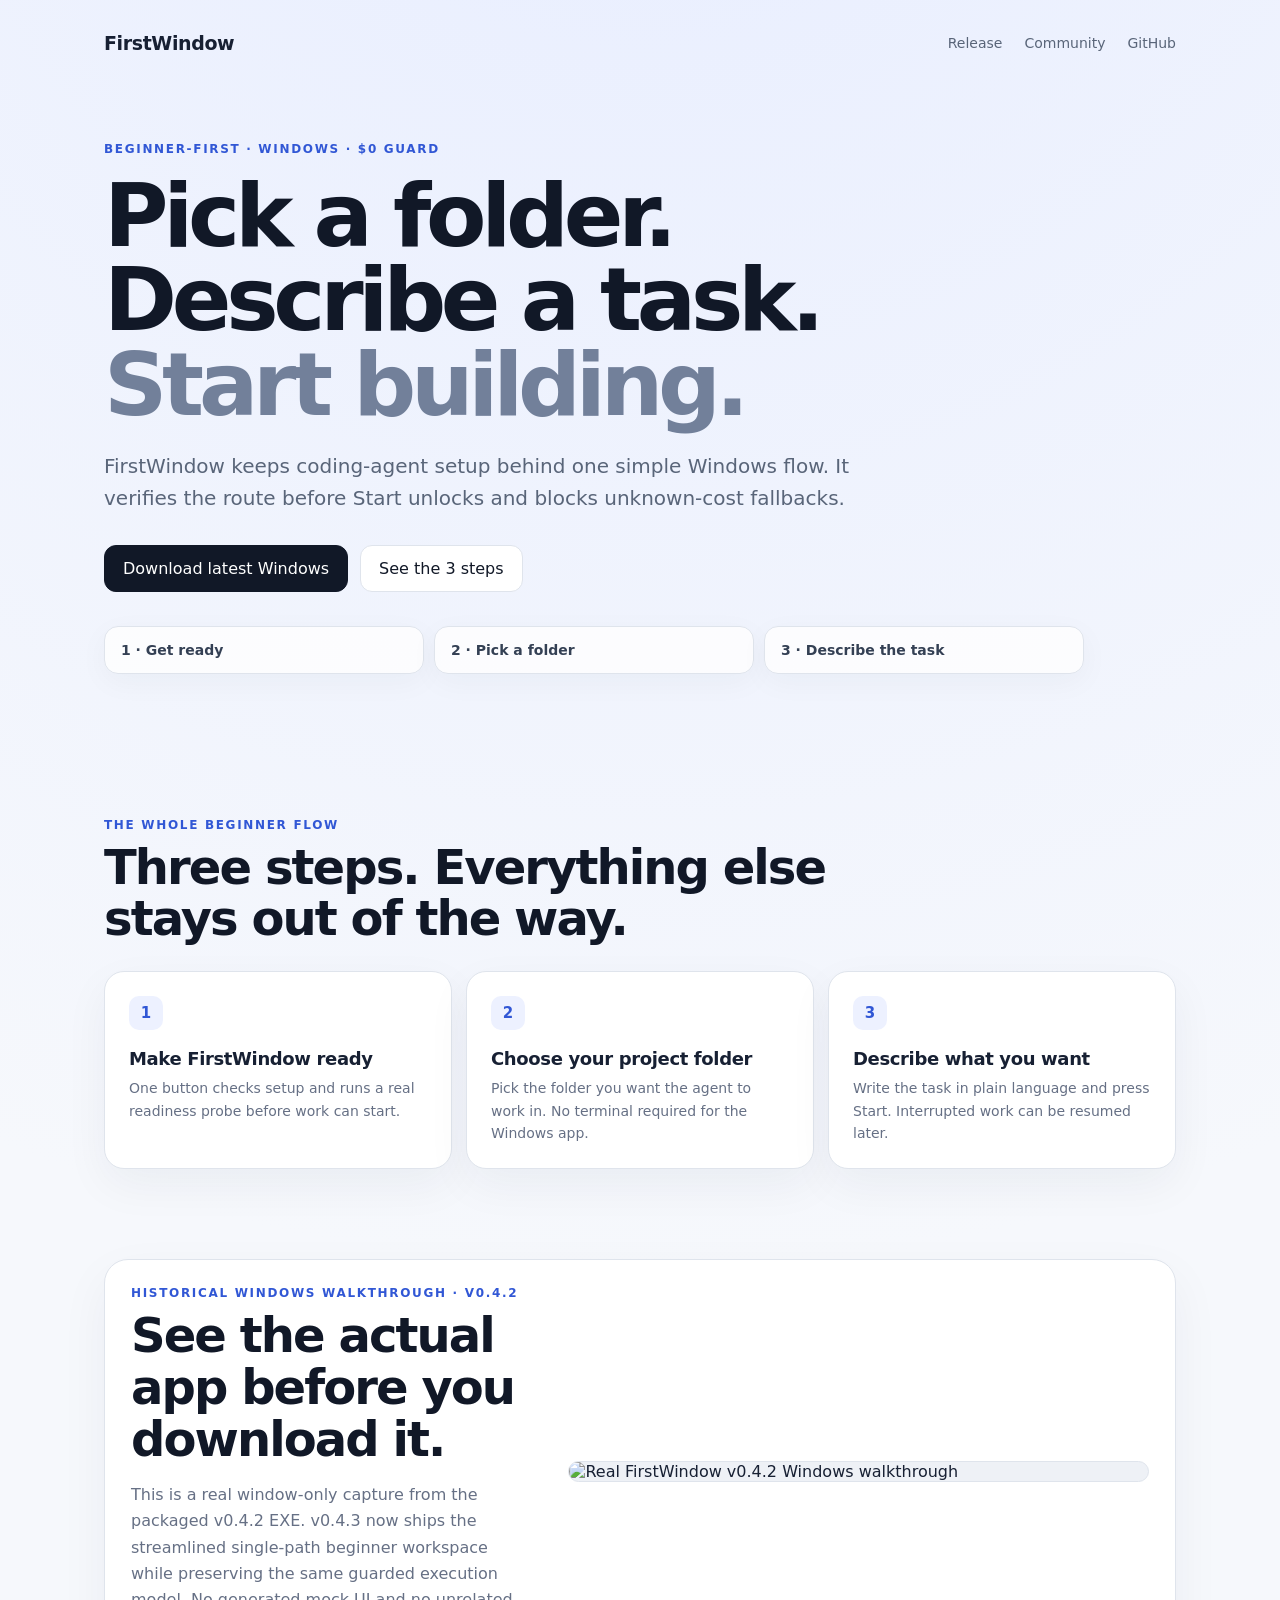
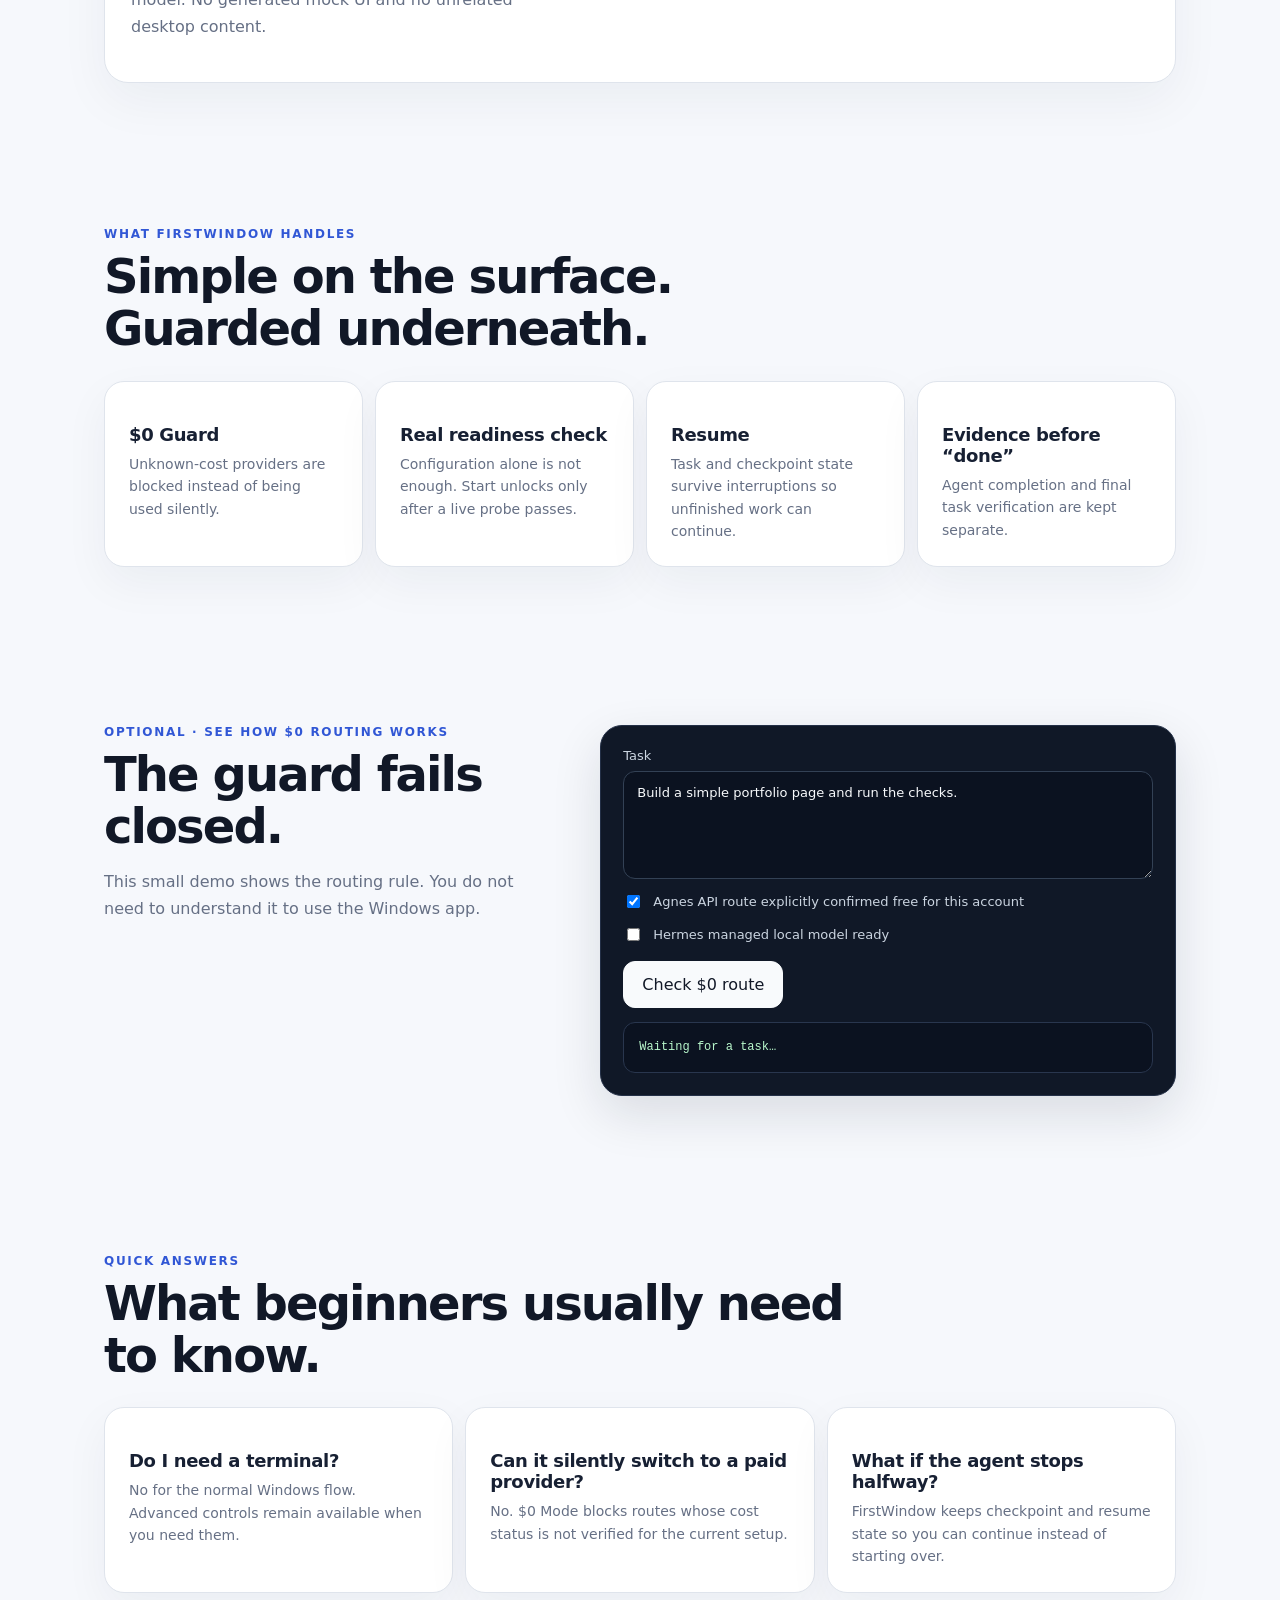
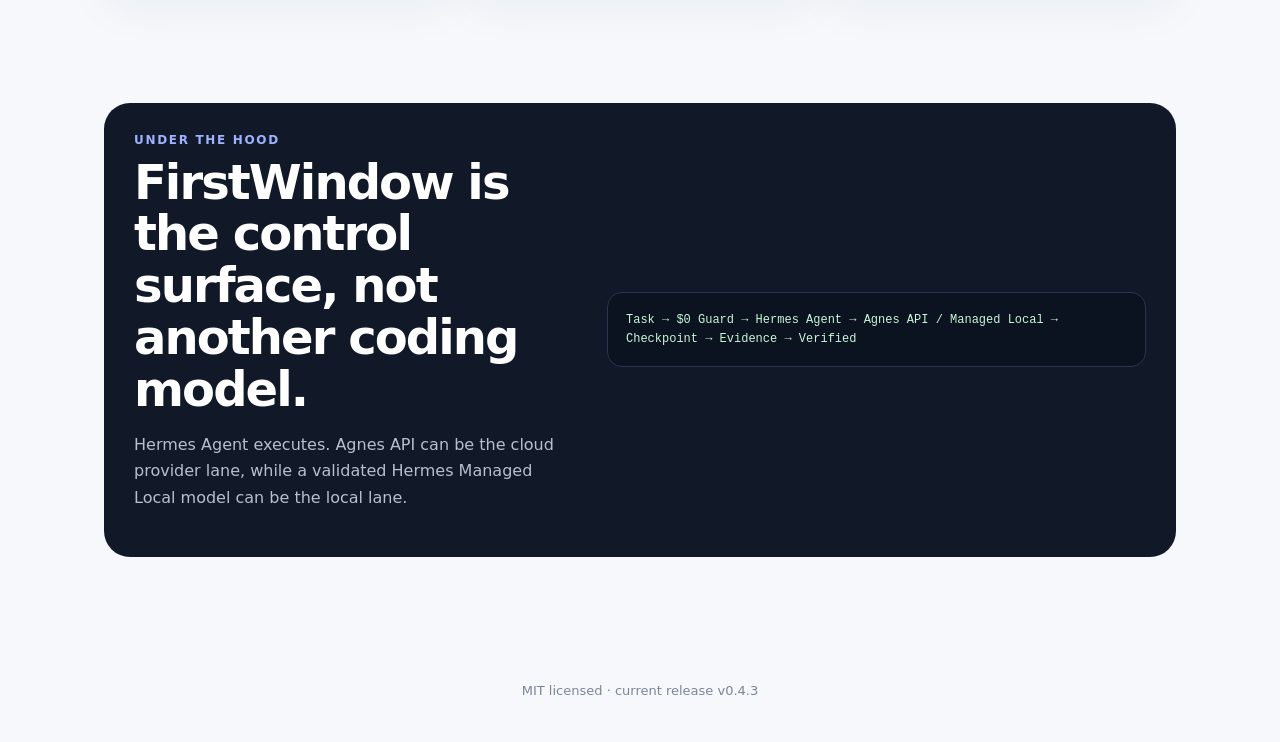
==== commit d8ba0b86: "docs: publish v0.4.3 site truth" ====
--- a/site/index.html
+++ b/site/index.html
@@ -16,7 +16,7 @@
 <meta name="twitter:image" content="https://raw.githubusercontent.com/wookzzz57-beep/first-window/main/docs/assets/firstwindow-window.png?v=real-v042-20260920">
 <title>FirstWindow — Your first coding agent for Windows</title>
 <script type="application/ld+json">
-{"@context":"https://schema.org","@type":"SoftwareApplication","name":"FirstWindow","applicationCategory":"DeveloperApplication","operatingSystem":"Windows","softwareVersion":"0.4.2","url":"https://firstwindow-public.vercel.app/","downloadUrl":"https://github.com/wookzzz57-beep/first-window/releases/latest/download/FirstWindow-Windows-x64.exe","codeRepository":"https://github.com/wookzzz57-beep/first-window","license":"https://opensource.org/license/mit"}
+{"@context":"https://schema.org","@type":"SoftwareApplication","name":"FirstWindow","applicationCategory":"DeveloperApplication","operatingSystem":"Windows","softwareVersion":"0.4.3","url":"https://firstwindow-public.vercel.app/","downloadUrl":"https://github.com/wookzzz57-beep/first-window/releases/latest/download/FirstWindow-Windows-x64.exe","codeRepository":"https://github.com/wookzzz57-beep/first-window","license":"https://opensource.org/license/mit"}
 </script>
 <link rel="stylesheet" href="./styles.css">
 </head>
@@ -39,7 +39,7 @@
 </section>
 
 <section class="proof">
-<div><div class="eyebrow">REAL WINDOWS WALKTHROUGH · v0.4.2</div><h2>See the actual app before you download it.</h2><p>This is a window-only capture from the packaged v0.4.2 EXE: language switching, safe demo-project selection, and task entry. No generated mock UI and no unrelated desktop content.</p></div>
+<div><div class="eyebrow">HISTORICAL WINDOWS WALKTHROUGH · v0.4.2</div><h2>See the actual app before you download it.</h2><p>This is a real window-only capture from the packaged v0.4.2 EXE. v0.4.3 now ships the streamlined single-path beginner workspace while preserving the same guarded execution model. No generated mock UI and no unrelated desktop content.</p></div>
 <a href="https://github.com/wookzzz57-beep/first-window/blob/main/docs/assets/firstwindow-startup.gif" target="_blank" rel="noreferrer"><img src="https://raw.githubusercontent.com/wookzzz57-beep/first-window/main/docs/assets/firstwindow-startup.gif?v=real-v042-20260920" alt="Real FirstWindow v0.4.2 Windows walkthrough"></a>
 </section>
 
@@ -70,4 +70,4 @@
 
 <section class="architecture"><div><div class="eyebrow">UNDER THE HOOD</div><h2>FirstWindow is the control surface, not another coding model.</h2><p>Hermes Agent executes. Agnes API can be the cloud provider lane, while a validated Hermes Managed Local model can be the local lane.</p></div>
 <pre>Task → $0 Guard → Hermes Agent → Agnes API / Managed Local → Checkpoint → Evidence → Verified</pre></section>
-</main><footer>MIT licensed · current release v0.4.2</footer><script src="./app.js"></script></body></html>
+</main><footer>MIT licensed · current release v0.4.3</footer><script src="./app.js"></script></body></html>
